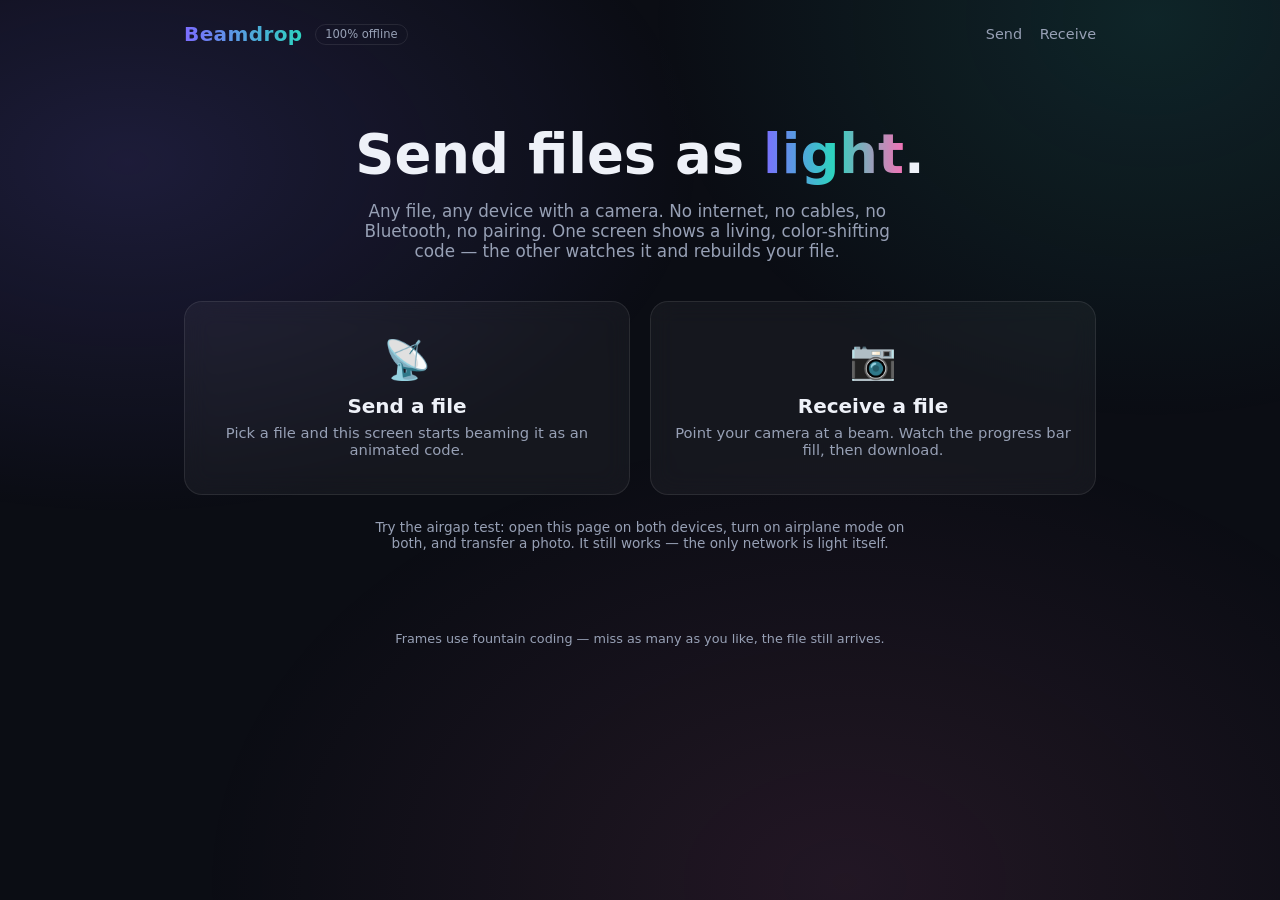
==== index.html @ bbddcca8 "Beamdrop: offline file transfer over animated color-shifting codes Co-Authored-By: Claude Fable 5 <n" ====
<!DOCTYPE html>
<html lang="en">
<head>
  <meta charset="UTF-8" />
  <meta name="viewport" content="width=device-width, initial-scale=1.0" />
  <title>Beamdrop — send files as light</title>
  <meta name="description" content="Transfer any file between devices using an animated, color-shifting code. No internet, no cables, no pairing — just a screen and a camera." />
  <link rel="stylesheet" href="style.css" />
  <link rel="icon" href="data:image/svg+xml,<svg xmlns='http://www.w3.org/2000/svg' viewBox='0 0 100 100'><text y='0.9em' font-size='90'>&#128225;</text></svg>" />
</head>
<body>
  <header>
    <a href="index.html" class="logo">Beamdrop</a>
    <span class="badge">100% offline</span>
    <nav>
      <a href="send.html">Send</a>
      <a href="receive.html">Receive</a>
    </nav>
  </header>

  <main>
    <div class="hero">
      <h1>Send files as <span>light</span>.</h1>
      <p>Any file, any device with a camera. No internet, no cables, no Bluetooth, no pairing.
         One screen shows a living, color-shifting code — the other watches it and rebuilds your file.</p>
    </div>

    <div class="grid2">
      <a class="cardlink" href="send.html">
        <div class="card action-card">
          <div class="icon">📡</div>
          <h2>Send a file</h2>
          <p>Pick a file and this screen starts beaming it as an animated code.</p>
        </div>
      </a>
      <a class="cardlink" href="receive.html">
        <div class="card action-card">
          <div class="icon">📷</div>
          <h2>Receive a file</h2>
          <p>Point your camera at a beam. Watch the progress bar fill, then download.</p>
        </div>
      </a>
    </div>

    <p class="note">
      Try the airgap test: open this page on both devices, turn on airplane mode on both,
      and transfer a photo. It still works — the only network is light itself.
    </p>
  </main>

  <footer>Frames use fountain coding — miss as many as you like, the file still arrives.</footer>
  <script>
    if ('serviceWorker' in navigator && location.protocol !== 'file:') {
      navigator.serviceWorker.register('sw.js');
    }
  </script>
</body>
</html>
---- style.css ----
/* Beamdrop — shared styles */
:root {
  --bg: #0b0d14;
  --bg-card: rgba(255, 255, 255, 0.045);
  --border: rgba(255, 255, 255, 0.09);
  --text: #eef1f8;
  --text-dim: #97a0b5;
  --accent: #7c6cff;
  --accent2: #2dd4bf;
  --radius: 18px;
  font-size: 16px;
}
* { box-sizing: border-box; margin: 0; padding: 0; }
html, body { height: 100%; }
body {
  background: var(--bg);
  color: var(--text);
  font-family: "Segoe UI", system-ui, -apple-system, sans-serif;
  min-height: 100dvh;
  display: flex;
  flex-direction: column;
  align-items: center;
  overflow-x: hidden;
}
/* drifting aurora background */
body::before {
  content: "";
  position: fixed;
  inset: -30%;
  z-index: -1;
  background:
    radial-gradient(40% 35% at 25% 30%, rgba(124, 108, 255, 0.16), transparent 70%),
    radial-gradient(35% 40% at 75% 20%, rgba(45, 212, 191, 0.12), transparent 70%),
    radial-gradient(45% 45% at 60% 80%, rgba(244, 114, 182, 0.10), transparent 70%);
  animation: drift 24s ease-in-out infinite alternate;
}
@keyframes drift {
  from { transform: rotate(-4deg) scale(1); }
  to { transform: rotate(4deg) scale(1.15); }
}

header {
  width: 100%;
  max-width: 960px;
  padding: 1.4rem 1.5rem;
  display: flex;
  align-items: center;
  gap: 0.75rem;
}
header a { color: inherit; text-decoration: none; }
.logo {
  font-weight: 800;
  font-size: 1.25rem;
  letter-spacing: 0.02em;
  background: linear-gradient(90deg, var(--accent), var(--accent2));
  -webkit-background-clip: text;
  background-clip: text;
  color: transparent;
}
.badge {
  font-size: 0.72rem;
  color: var(--text-dim);
  border: 1px solid var(--border);
  border-radius: 999px;
  padding: 0.15rem 0.6rem;
}
header nav { margin-left: auto; display: flex; gap: 1.1rem; }
header nav a { color: var(--text-dim); font-size: 0.9rem; }
header nav a:hover { color: var(--text); }

main {
  width: 100%;
  max-width: 960px;
  padding: 0 1.5rem 3rem;
  display: flex;
  flex-direction: column;
  align-items: center;
  gap: 1.5rem;
}

.hero { text-align: center; padding: 3.5rem 0 1rem; }
.hero h1 { font-size: clamp(2rem, 6vw, 3.4rem); line-height: 1.1; font-weight: 800; }
.hero h1 span {
  background: linear-gradient(90deg, var(--accent), var(--accent2), #f472b6);
  -webkit-background-clip: text;
  background-clip: text;
  color: transparent;
}
.hero p { color: var(--text-dim); margin-top: 1rem; font-size: 1.05rem; max-width: 34rem; }

.card {
  background: var(--bg-card);
  border: 1px solid var(--border);
  border-radius: var(--radius);
  padding: 1.5rem;
  width: 100%;
  backdrop-filter: blur(12px);
}
.grid2 { display: grid; grid-template-columns: 1fr 1fr; gap: 1.25rem; width: 100%; }
@media (max-width: 640px) { .grid2 { grid-template-columns: 1fr; } }

.action-card { text-align: center; padding: 2.2rem 1.5rem; transition: transform 0.15s ease, border-color 0.15s ease; }
.action-card:hover { transform: translateY(-3px); border-color: rgba(124, 108, 255, 0.5); }
.action-card .icon { font-size: 2.4rem; }
.action-card h2 { margin: 0.7rem 0 0.4rem; font-size: 1.25rem; }
.action-card p { color: var(--text-dim); font-size: 0.92rem; }
a.cardlink { text-decoration: none; color: inherit; display: block; }

.btn {
  display: inline-flex;
  align-items: center;
  justify-content: center;
  gap: 0.5rem;
  border: 0;
  border-radius: 12px;
  padding: 0.8rem 1.6rem;
  font-size: 1rem;
  font-weight: 600;
  cursor: pointer;
  color: #fff;
  background: linear-gradient(90deg, var(--accent), #5b8bff);
  transition: filter 0.15s ease, transform 0.1s ease;
}
.btn:hover { filter: brightness(1.15); }
.btn:active { transform: scale(0.98); }
.btn:disabled { opacity: 0.4; cursor: not-allowed; }
.btn.ghost { background: transparent; border: 1px solid var(--border); color: var(--text); }
.btn.teal { background: linear-gradient(90deg, var(--accent2), #38bdf8); color: #06251f; }

.drop {
  border: 2px dashed var(--border);
  border-radius: var(--radius);
  padding: 2.6rem 1.5rem;
  text-align: center;
  color: var(--text-dim);
  cursor: pointer;
  transition: border-color 0.15s ease, background 0.15s ease;
}
.drop:hover, .drop.over { border-color: var(--accent); background: rgba(124, 108, 255, 0.06); }
.drop strong { color: var(--text); }

.field { display: flex; flex-direction: column; gap: 0.4rem; }
.field label { font-size: 0.82rem; color: var(--text-dim); }
.seg { display: flex; border: 1px solid var(--border); border-radius: 12px; overflow: hidden; }
.seg button {
  flex: 1;
  background: transparent;
  border: 0;
  color: var(--text-dim);
  padding: 0.6rem 0.4rem;
  font-size: 0.85rem;
  cursor: pointer;
}
.seg button.active { background: rgba(124, 108, 255, 0.25); color: var(--text); font-weight: 600; }

.progress {
  width: 100%;
  height: 12px;
  border-radius: 999px;
  background: rgba(255, 255, 255, 0.08);
  overflow: hidden;
}
.progress .fill {
  height: 100%;
  width: 0%;
  border-radius: 999px;
  background: linear-gradient(90deg, var(--accent), var(--accent2));
  transition: width 0.25s ease;
}
.stats { display: flex; justify-content: space-between; font-size: 0.85rem; color: var(--text-dim); }

.stage { display: flex; flex-direction: column; align-items: center; gap: 1.1rem; width: 100%; }
canvas.beam {
  width: min(92vw, 560px);
  height: auto;
  border-radius: var(--radius);
  box-shadow: 0 0 60px rgba(124, 108, 255, 0.25);
}
video.cam {
  width: min(92vw, 560px);
  border-radius: var(--radius);
  border: 1px solid var(--border);
  background: #000;
}
.hidden { display: none !important; }

.filecard { display: flex; align-items: center; gap: 1rem; }
.filecard .fico { font-size: 2rem; }
.filecard .fname { font-weight: 600; word-break: break-all; }
.filecard .fmeta { color: var(--text-dim); font-size: 0.85rem; }
.preview img, .preview video {
  max-width: 100%;
  max-height: 320px;
  border-radius: 12px;
  margin-top: 1rem;
}
.note { color: var(--text-dim); font-size: 0.85rem; text-align: center; max-width: 34rem; }
footer { color: var(--text-dim); font-size: 0.8rem; padding: 2rem; text-align: center; }
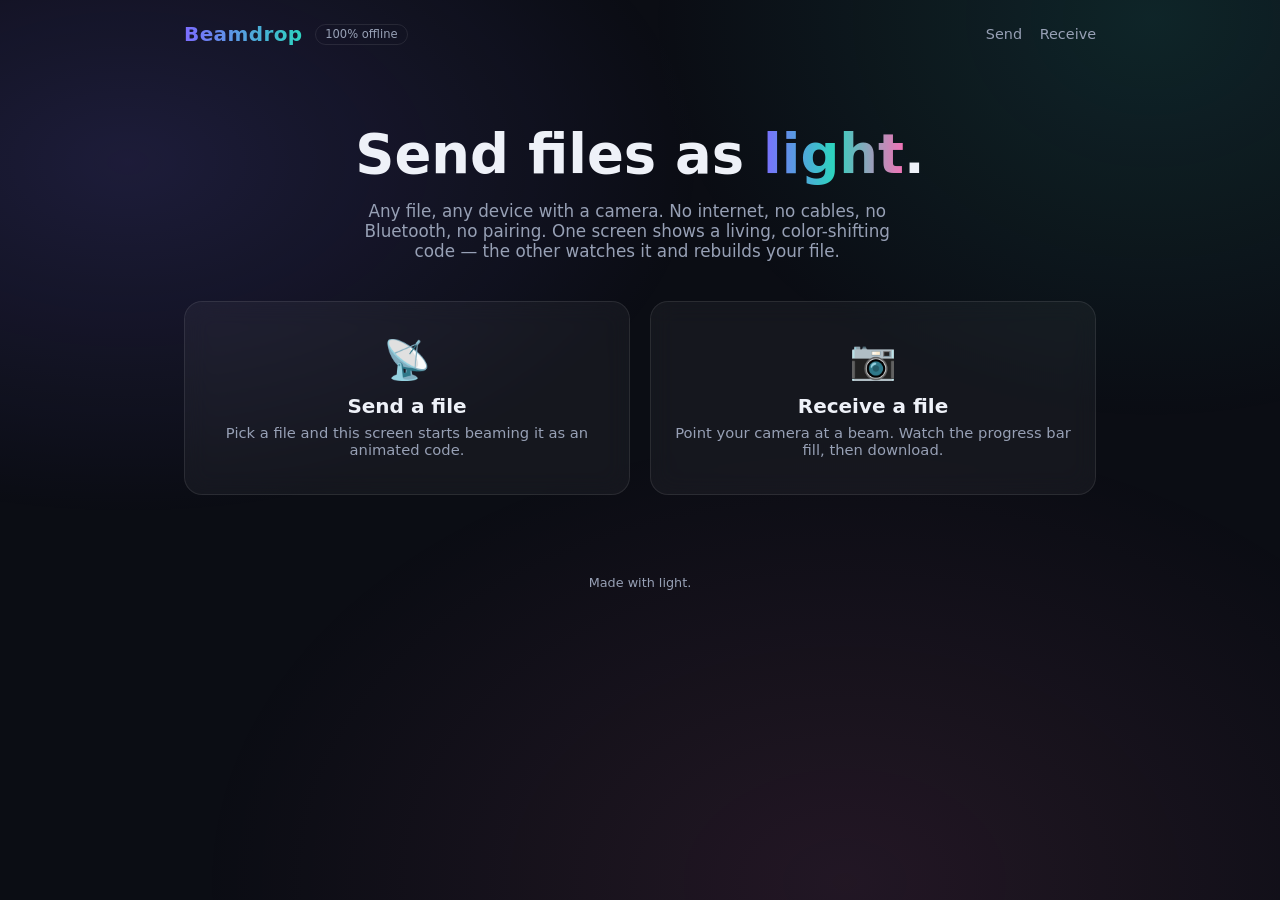
==== commit fedcac09: "Trim docs and UI copy Co-Authored-By: Claude Fable 5 <noreply@anthropic.com>" ====
--- a/index.html
+++ b/index.html
@@ -42,13 +42,9 @@
       </a>
     </div>
 
-    <p class="note">
-      Try the airgap test: open this page on both devices, turn on airplane mode on both,
-      and transfer a photo. It still works — the only network is light itself.
-    </p>
   </main>
 
-  <footer>Frames use fountain coding — miss as many as you like, the file still arrives.</footer>
+  <footer>Made with light.</footer>
   <script>
     if ('serviceWorker' in navigator && location.protocol !== 'file:') {
       navigator.serviceWorker.register('sw.js');
